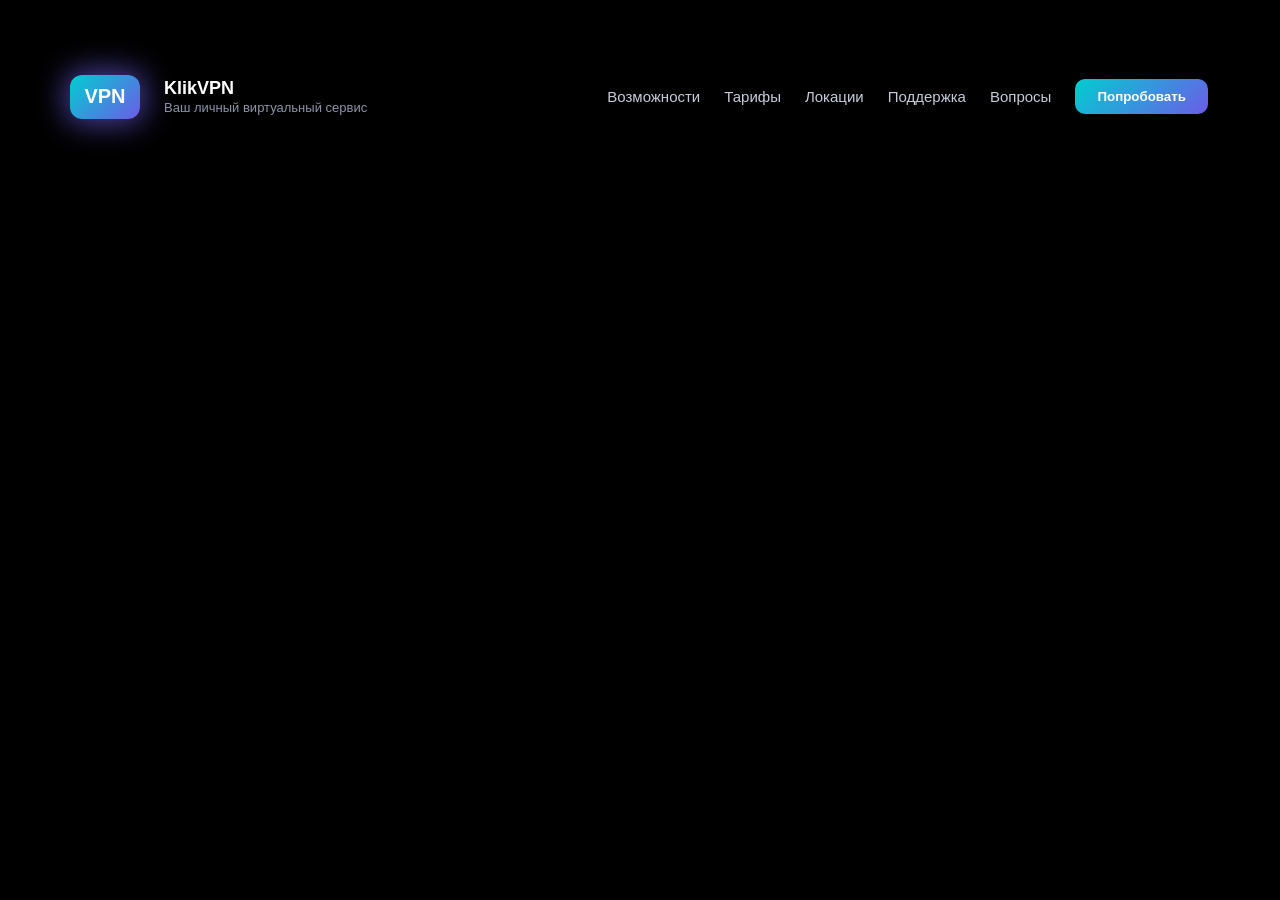
==== index.html @ 97b2a079 "header" ====
<!DOCTYPE html>
<html lang="en">
<head>
    <meta charset="UTF-8">
    <meta name="viewport" content="width=device-width, initial-scale=1.0">
    <link rel="shortcut icon" href="/icons/main_website_icon/main_website_icon_2.PNG" type="image/x-icon">
    <title>KlikVPN</title>
    <link rel="stylesheet" href="style.css">
    <meta name="description" content="KlikVPN — виртуальные серверы нового поколения с технологией ИИ-маршрутизации. 14060 узлов в 166 странах, автоматическая настройка, защищенное соединение." />
</head>
<body>
    <header class="main_headar" id="headar">
        
        <section class="brand">

            <div class="brand_logo logo_icon">
                <!-- <link rel="stylesheet" href="/icons/main_website_icon_2.PNG"> -->
                VPN
            </div>

            <div class="titles">
                <h1 class="main_title">KlikVPN</h1>
                <h2 class="submain_title">Ваш личный виртуальный сервис</h2>
            </div>
        </section>

        <nav class="'nav">
            <ui class="nav__list">
                <li><a href="#">Возможности</a></li>
                <li><a href="#">Тарифы</a></li>
                <li><a href="#">Локации</a></li>
                <li><a href="#">Поддержка</a></li>
                <li><a href="#">Вопросы</a></li>
                <button>Попробовать</button>
            </ui>
        </nav>
        
    </header>
<main class="main" id="main">

</main>
    
    <span>

    </span>
    <footer>

    </footer>
</body>
</html>
---- style.css ----
body {
    background: black;
    color: white;
    font-family: sans-serif;


}

header {
    
    display: flex;
    align-items: center;
    justify-content: space-between;
    padding: 20px 40px;
    max-width: 1200px;
    margin: 0 auto;
    padding: 20px;
    gap: 40px;

}

.brand {
    display: flex;
    align-items: center;
    gap: 14px;
    padding: 30px;
}
.brand_logo {
    width: 70px;
    height: 44px;
    border-radius: 12px;
    background: linear-gradient(135deg, #00CED1, #6c5ce7);
    display: flex;
    align-items: center;
    justify-content: center;
    font-weight: 700;
    font-size: 20px;
    flex-shrink: 0; /* лого не сплюзивается */
    box-shadow: 0 0 30px 4px rgba(108, 92, 231, 0.7);
}






.titles {
    display: flex;
    flex-direction: column;
    justify-content: space-between;
    align-items: baseline;
    padding: 20px 10px;
}
.main_title {
    font-size: 18px;
    font-weight: 700;
    margin: 0;
    line-height: 1.2;
    transition: transform 0.6s;
}

.main_title:hover {
    transform: translateY(-2px);
    
}
.submain_title {
    font-size: 13px;
    font-weight: 400;
    color: #8b93a7;
    margin: 0;
    line-height: 1.2;
}







ul {
    list-style: none;
}
nav {
    display: flex;
    align-items: center;
    padding: 16px 32px;
    gap:40 px;
}
.nav__list {
    display: flex;
    align-items: center;
    gap: 24px;
    list-style: none;
    margin: 0;
    padding: 0;
}

.nav__list a {
    color: #c5cbd9;          
    text-decoration: none;   
    font-size: 15px;
    transition: color 0.2s;  
}

.nav__list a:hover {
    color: white;  
    
}

.nav__list button {
    background: linear-gradient(135deg, #00CED1, #6c5ce7); /* градиент */
    color: white;
    border: none;
    padding: 10px 22px;
    border-radius: 10px;
    font-weight: 600;
    cursor: pointer;
    transition: transform 0.2s;
}


.nav__list button:hover {
    transform: translateY(-2px);  
    box-shadow: 0 0 30px 4px rgba(108, 92, 231, 0.7);
}
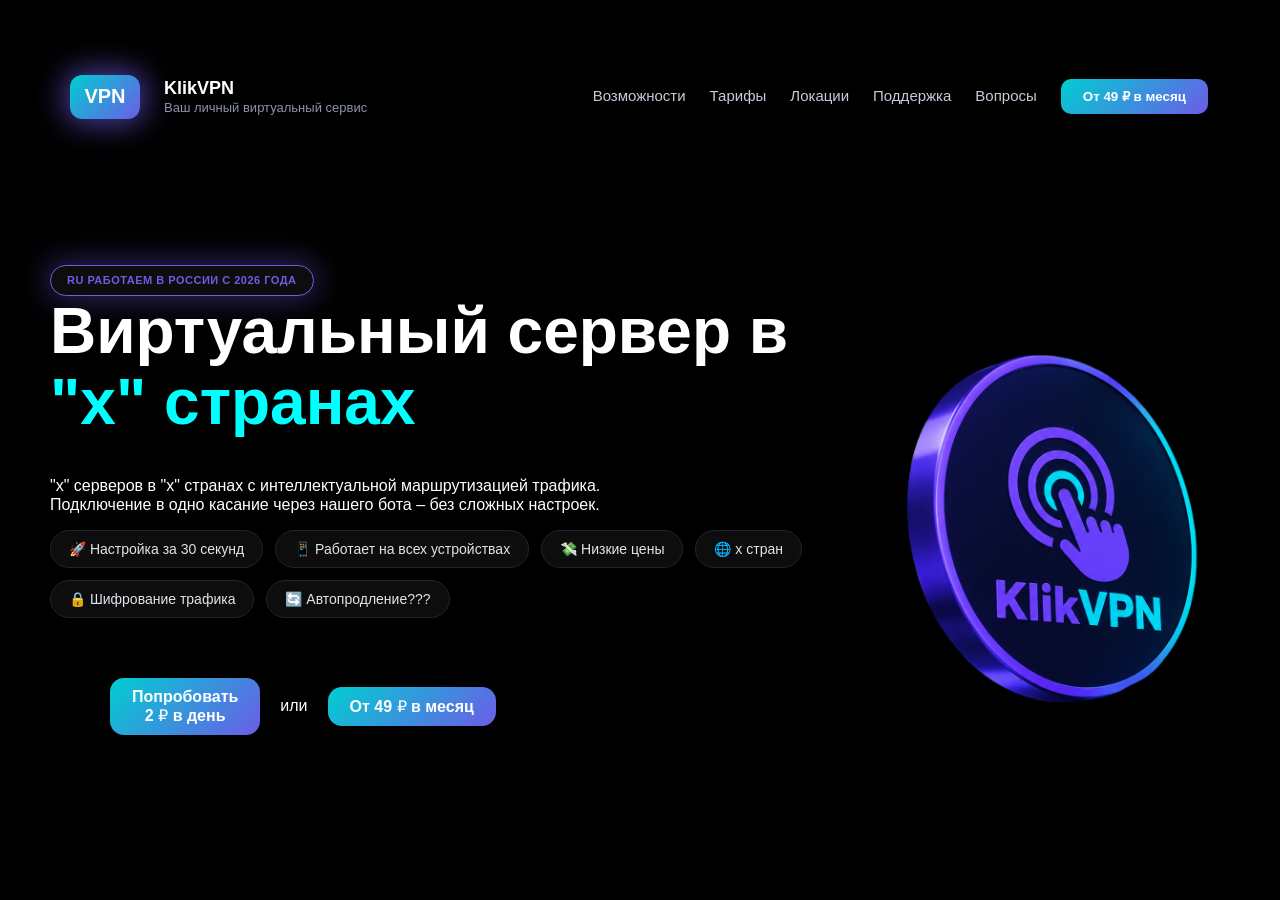
==== commit 0888276f: "main" ====
--- a/index.html
+++ b/index.html
@@ -7,6 +7,7 @@
     <title>KlikVPN</title>
     <link rel="stylesheet" href="style.css">
     <meta name="description" content="KlikVPN — виртуальные серверы нового поколения с технологией ИИ-маршрутизации. 14060 узлов в 166 странах, автоматическая настройка, защищенное соединение." />
+    <link href="css/hover.css" rel="stylesheet" media="all">
 </head>
 <body>
     <header class="main_headar" id="headar">
@@ -31,12 +32,58 @@
                 <li><a href="#">Локации</a></li>
                 <li><a href="#">Поддержка</a></li>
                 <li><a href="#">Вопросы</a></li>
-                <button>Попробовать</button>
+                <button>От 49 ₽  в месяц</button>
             </ui>
         </nav>
         
     </header>
+
+
+
+
 <main class="main" id="main">
+
+
+
+    <section class="mid">
+        <section class="present">
+            <div class="badge">
+                <span class="badge_flag">RU Работаем в России с 2026 года</span>
+            </div>
+            <div>
+                <h1 class="present_title">Виртуальный сервер в <span class="accent">"x" странах</span></h1>
+            
+            </div>
+            <div>
+                <p class="present_subtitle">"x" серверов в "x" странах с интеллектуальной маршрутизацией трафика.<br>Подключение в одно касание через нашего бота – без сложных настроек.</p>
+            </div>
+                <ul class="features">
+                    <li class="features_item">🚀 Настройка за 30 секунд</li>
+                    <li class="features_item">📱 Работает на всех устройствах</li>
+                    <li class="features_item">💸 Низкие цены</li>
+                    <li class="features_item">🌐 x стран</li>
+                    <li class="features_item">🔒 Шифрование трафика</li>
+                    <li class="features_item">🔄 Автопродление???</li>
+                
+                </ul>
+                <div class="price">
+                    <button class="btn_price">Попробовать<br>2 ₽ в день</button>
+                    <span сlass="or">или</span>
+                    <button class="btn_price">От 49 ₽  в месяц</button>
+                </div>
+        </section>
+
+
+
+        <section class="main_photo">
+            <div class="block_main_photo">
+                <img class="img_main_photo" src="photo/main_photo.jpg" alt="KlikVPN">
+            </div>
+        </section>
+    </section>
+
+
+
 
 </main>
     
--- a/style.css
+++ b/style.css
@@ -1,3 +1,21 @@
+html {
+    font-family: sans-serif;
+    line-height: 1.15;
+    -webkit-text-size-adjust: 100%;
+    -webkit-tap-highlight-color: transparent;
+}
+article, aside, figcaption, figure, footer, header, hgroup, main, nav, section {
+    display: block;
+}
+hr {
+    -webkit-box-sizing: content-box;
+        box-sizing: content-box;
+    height: 0;
+    overflow: visible;
+}
+
+
+
 body {
     background: black;
     color: white;
@@ -37,6 +55,17 @@
     font-size: 20px;
     flex-shrink: 0; /* лого не сплюзивается */
     box-shadow: 0 0 30px 4px rgba(108, 92, 231, 0.7);
+    animation: pulse-scale 4s ease-in-out infinite;
+}
+@keyframes pulse-scale {
+    0%, 100% {
+    transform: scale(1);
+    box-shadow: 0 0 30px 4px rgba(108, 92, 231, 0.5);
+    }
+    50% {
+    transform: scale(1.02);
+    box-shadow: 0 0 30px 10px rgba(108, 92, 231, 0.7);
+    }
 }
 
 
@@ -50,6 +79,7 @@
     justify-content: space-between;
     align-items: baseline;
     padding: 20px 10px;
+    cursor: pointer;
 }
 .main_title {
     font-size: 18px;
@@ -126,3 +156,135 @@
 
 
 
+
+/* 
+111111111111 */
+
+
+.present {
+    display: flex;
+    flex-direction: column;
+    align-items: start;
+    max-width: 800px;
+    /* margin: 0 358px; */
+    /* margin: 0 auto; */
+    padding: 80px 0 80px 20px;
+}
+
+.badge {
+    display: inline-flex;
+    align-items: center;
+    gap: 10px;
+    padding: 8px 16px;
+    border: 1px solid #6c5ce7;
+    border-radius: 50px;
+    font-size: 14px;
+    color: #c5cbd9;
+    background: #0d0d0d;
+    margin-bottom: 0.5px;
+    transition: transform 0.2s;  
+    box-shadow: 0 0 30px 4px rgba(108, 92, 231, 0.4);
+    
+}
+
+
+.badge:hover {
+    transform: translateY(-3px);
+}
+.badge_flag {
+    font-size: 11px;
+    font-weight: 700;
+    text-transform: uppercase;
+    color: #6c5ce7; 
+    letter-spacing: 0.5px;
+}
+
+.present_title {
+    font-size: 64px;
+    font-weight: 800;
+    line-height: 1.1;
+    margin: 0 0 24px;
+    color: #ffffff;
+    max-width: 900px;
+}
+
+.accent {
+    color: #00FFFF;
+}
+
+.submain_subtitle {
+    font-size: 18px;
+    line-height: 1.6;
+    color: #8b93a7;
+    max-width: 700px;
+    margin: 0 0 40px;
+}
+.features {
+    display: flex;
+    flex-wrap: wrap;
+    gap: 12px;
+    list-style: none;
+    padding: 0;
+    margin: 0;
+}
+
+.features_item {
+    display: inline-flex;
+    align-items: center;
+    
+    padding: 10px 18px;
+    background: #0d0d0d;
+    border: 1px solid #1f242e;
+    border-radius: 50px;
+    font-size: 14px;
+    color: #e0e4eb;
+}
+
+.mid {
+    display: flex;
+    align-items: center;
+    justify-content: center;
+}
+.main_photo {
+    /* margin: 0 auto; */
+    padding: 80px 0 80px 0;
+}
+.img_main_photo {
+    display: block;
+    width: 400px;
+    height: auto;
+}
+
+
+.price {
+    display: flex;
+    margin: 40px;
+    align-items: center;
+    flex-direction: row;
+    
+    
+}
+.btn_price {
+    background: linear-gradient(135deg, #00CED1, #6c5ce7); /* градиент */
+    color: white;
+    border: none;
+    padding: 10px 22px;
+    border-radius: 14px;
+    font-weight: 550;
+    font-size: 16px;
+    cursor: pointer;
+    flex-direction: row;
+    margin: 20px;
+    transition: transform 0.2s;
+}
+.btn_price:hover {
+
+    box-shadow: 0 0 30px 4px rgba(108, 92, 231, 0.7);
+    transform: scale(1.05);
+    animation: pulse 3s ease-in-out infinite;
+}
+
+/* #6c5ce7 #00CED1 */
+
+
+
